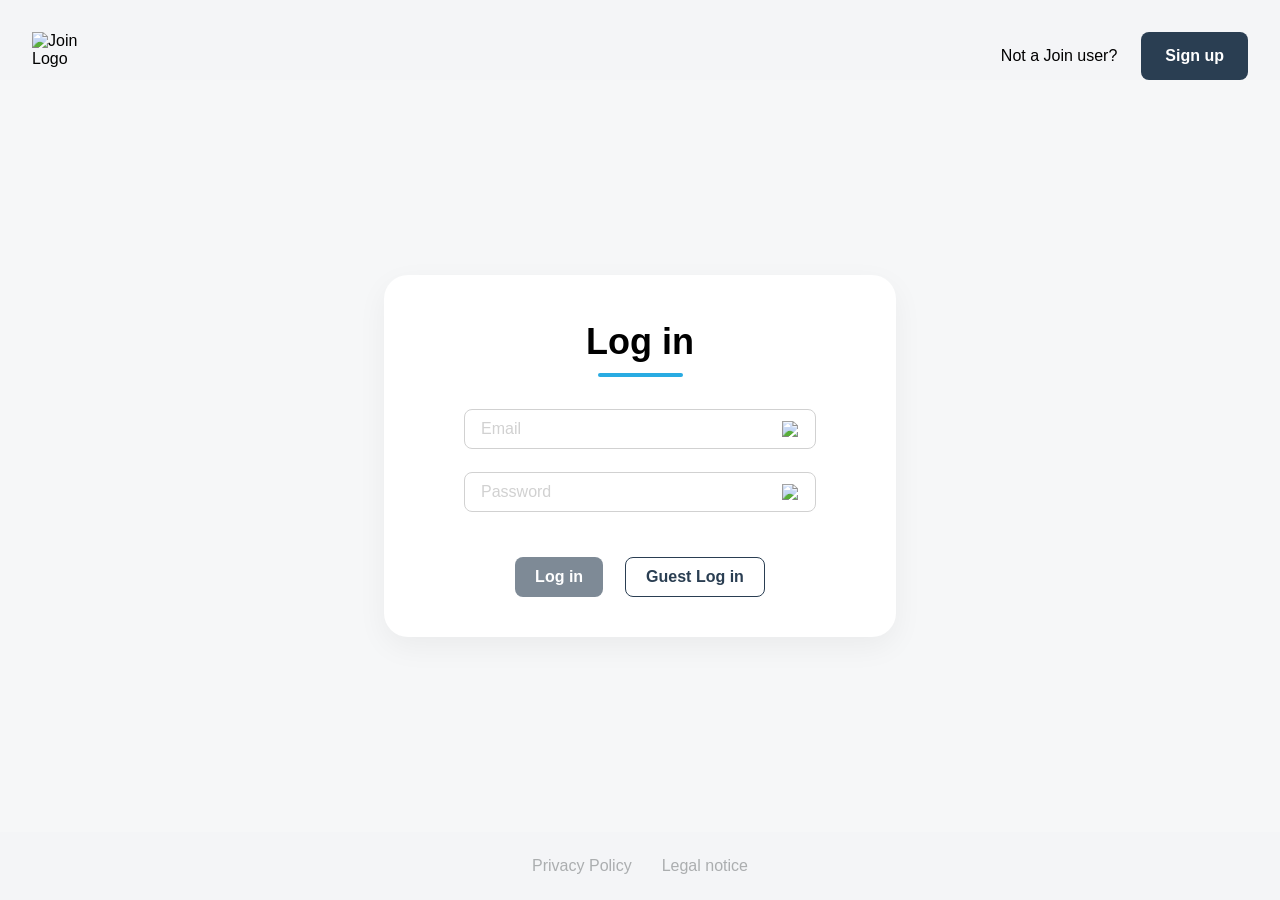
==== index.html @ 5b5eb724 "Merge remote-tracking branch 'newrepo/main'" ====
<!DOCTYPE html>
<html lang="en">

<head>
    <meta charset="UTF-8">
    <meta name="viewport" content="width=device-width, initial-scale=1.0">
    <title>Login Page</title>
    <link rel="icon" type="image/x-icon" href="./assets/icons/flavicon.png" />
    <link rel="stylesheet" href="./styles/add-task.css">
    <link rel="stylesheet" href="./styles/login.css">
    <link rel="stylesheet" href="./styles/signup.css">
    <link rel="stylesheet" href="./styles/reset.css">
    <link rel="stylesheet" href="./style.css">
    <script src="./scripts/api.js"></script>
    <script src="./scripts/add-task.js"></script>
    <script src="./scripts/signup.js"></script>
    <script src="./scripts/login.js"></script>
    <script src="./script.js"></script>
</head>

<body>
    <div class="start-overlay"></div>

    <header class="header">
        <div class="logo">
            <!-- <img src="./assets/icons/join-logo.svg" alt="join-logo" class="join-logo"> -->
            <img src="assets/icons/join-logo.svg" class="logo-animated" alt="Join Logo">
        </div>
        <div class="signup signup-header">
            <span>Not a Join user?</span>
            <a href="./html-templates/signup.html" class="signup-btn">Sign up</a>
        </div>
    </header>

    <main class="main">
        <div class="login-container">
            <h1 class="login-title">Log in</h1>
            <div class="underline"></div>
            <form class="login-form" onsubmit="preventFromSubmit(event)">
                <div class="input-container password-margin">
                    <input type="email" class="login-input" placeholder="Email" name="email" data-field="email"
                        oninput="activateLogin()">
                    <img src="./assets/icons/mail.svg" alt="envelope-icon" class="signup-icon">
                </div>
                <div class="error-message" id="email-error"></div>
                <div class="success-message" id="email-success"></div>
                <div class="input-container">
                    <input type="password" class="password-field login-input" name="password" placeholder="Password"
                        data-field="password" oninput="toggleLockIcon(event, 'firstLock', 'firstEye'); activateLogin()">
                    <img src="./assets/icons/lock.svg" alt="lock-icon" class="signup-icon" id="firstLock">
                    <img src="./assets/icons/eye-icon.svg" alt="lock-icon" class="signup-icon" style="display: none;"
                        id="firstEye" onclick="toggleInputType(event, 'password')">
                </div>
                <p class="error-signup" data-field="errorPassword"></p>
                <div class="button-group">
                    <button type="submit" class="btn primary" id="login-btn" onclick="handleLogin()" disabled>Log
                        in</button>
                    <button type="button" class="btn secondary" onclick="startLogin('Guest', 'summary')">Guest Log in</button>
                </div>
            </form>
        </div>

        <div class="signup signup-footer">
            <span>Not a Join user?</span>
            <a href="./html-templates/signup.html" class="signup-btn">Sign up</a>
        </div>
    </main>

    <footer>
        <div class="Legal-texts">
            <span class="Privacy-text">Privacy Policy</span>
            <span class="Privacy-text">Legal notice</span>
        </div>
    </footer>
</body>

</html>
---- styles/add-task.css ----
:root {
  --orange: #ff7a00;
  --dark-violet: #9327ff;
  --violet-blue: #6e52ff;
  --purple: #fc71ff;
  --honey: #ffbb2b;
  --turquoise: #1fd7c1;
}

.blue-border {
  border: 1px solid #29abe2 !important;
}

button div {
  user-select: none;
  pointer-events: none;
}

.rotate-180deg {
  transform: rotate(180deg);
}

.placeholder-sidebar {
  width: 232px;
  height: 100vh;
  background-color: #2a3647;
}

.create-task-container {
  width: max-content;
  margin: 64px 0 32px 64px;
}

.header-task {
  margin-bottom: 32px;
  font-size: 3rem;
}

.tasks-form-container {
  height: auto;
  display: flex;
  flex-direction: row;
  gap: 32px;
  margin-bottom: 32px;
}

.addTask-Container {
  width: 364px;
  display: flex;
  flex-direction: column;
  gap: 16px;
}

.task-container {
  display: flex;
  flex-direction: column;
  width: auto;
}

.task-name {
  font-weight: 400;
  color: #2a3647;
  margin-bottom: 8px !important;
  font-size: 18px;
  margin-bottom: 8px;
}

.input-task {
  padding: 0 16px 0 16px;
  height: 40px;
  width: 100%;
  margin-bottom: 8px;
  border: 1px solid #d1d1d1;
  border-radius: 8px;
  background-color: white;
}

.input-task:focus {
  outline: transparent;
  border-color: #29abe2;
}

.input-task::placeholder {
  color: #d1d1d1;
}

.blue-outline {
  border: 1px solid #4589ff;
}

.light-red-outline {
  border: 1px solid #ff8190 !important;
}

.textarea-description {
  padding: 16px;
  height: 120px;
  width: 100%;
  border: 1px solid #d1d1d1;
  border-radius: 8px;
  background-color: white;
  resize: none;
}

.textarea-description:focus {
  border: 1px solid #29abe2;
  outline: #29abe2;
}

.date-field {
  cursor: pointer;
}

.red-font {
  color: #ff8190;
}

.error-message {
  height: 16px;
  color: #ff8190;
  font-size: 16px;
}

.input-container {
  height: 40px;
  width: 100%;
  padding: 0 16px 0 16px;
  display: flex;
  border: 1px solid #d1d1d1;
  border-radius: 8px;
  background-color: white;
  display: flex;
  align-items: center;
  justify-content: space-between;
  cursor: pointer;
}

.input-container:hover {
  border: 1px solid #9c9c9c;
}

.input-container input {
  flex-grow: 1;
  border: none;
  min-width: 0;
}

.input-container input:focus {
  outline: none;
}

.input-container input::placeholder {
  color: #d1d1d1;
}

.priority-btn-container {
  display: flex;
  gap: 14px;
}

.priority-btn-container button {
  font-size: 16px;
}

.btn-priority {
  height: 48px;
  width: auto;
  background-color: white;
  display: flex;
  flex-direction: row;
  justify-content: center;
  align-items: center;
  flex-grow: 1;
  gap: 6px;
  box-shadow: 0px 0px 6px rgb(0, 0, 0, 0.1);
  border: none;
  border-radius: 8px;
  cursor: pointer;
  transition: box-shadow 0.2s ease;
}

.btn-priority:hover {
  box-shadow: 0px 6px 4px rgb(0, 0, 0, 0.2);
}

.urgent-priority-icon {
  height: 20px;
  width: 20px;
  background-image: url(../assets/icons/prio_urgent_icon.svg);
  background-size: contain;
  background-repeat: no-repeat;
  background-position: center;
}

.medium-priority-icon {
  height: 20px;
  width: 20px;
  background-image: url(../assets/icons/medium_orange_icon.svg);
  background-size: contain;
  background-repeat: no-repeat;
  background-position: center;
}

.low-priority-icon {
  height: 20px;
  width: 20px;
  background-image: url(../assets/icons/low_green_icon.svg);
  background-size: contain;
  background-repeat: no-repeat;
  background-position: center;
}

.active-urgent-btn {
  background-color: #ff3d00 !important;
  box-shadow: 0px 0px 6px rgb(0, 0, 0, 0) !important;
  color: white !important;
}

.active-medium-btn {
  background-color: #ffa800 !important;
  box-shadow: 0px 0px 6px rgb(0, 0, 0, 0) !important;
  color: white !important;
}

.active-low-btn {
  background-color: #7ae229 !important;
  box-shadow: 0px 0px 6px rgb(0, 0, 0, 0) !important;
  color: white !important;
}

.active-urgent-icon {
  background-image: url(../assets/icons/prio_arrows_white_icon.svg);
}

.active-medium-icon {
  background-image: url(../assets/icons/medium_white_icon.svg);
}

.active-low-icon {
  background-image: url(../assets/icons/prio_arrows_white_icon.svg);
  transform: rotate(180deg);
}

.icon-priority {
  height: 16px;
  width: 16px;
}

.btn-dropdown {
  padding: 4px;
  display: flex;
  align-items: center;
  justify-content: center;
  border: none;
  box-sizing: content-box;
  height: 16px;
  width: 16px;
  border-radius: 16px;
  cursor: pointer;
  background-color: rgb(0, 0, 0, 0);
}

.btn-dropdown:hover {
  background-color: rgb(0, 0, 0, 0.1);
}

.divider-vertical {
  height: auto;
  width: 2px;
  border-radius: 1px;
  background-color: #d1d1d1;
}

.task-controls {
  width: 100%;
  display: flex;
  justify-content: space-between;
}

.task-control-btns {
  display: flex;
  gap: 16px;
}

.btn-clear {
  display: flex;
  flex-direction: row;
  align-items: center;
  gap: 4px;
  box-sizing: content-box;
  padding: 8px;
  border: 1px solid #2a3647;
  border-radius: 8px;
  cursor: pointer;
}

.btn-clear:hover {
  color: #4589ff;
  border: 1px solid #4589ff;
}

.btn-clear:hover .clear-icon {
  background-image: url(../assets/icons/cancel_light_blue.svg);
}

.clear-icon {
  height: 16px;
  width: 16px;
  background-image: url(../assets/icons/cancel.svg);
  background-position: center;
  background-repeat: no-repeat;
}

.saveBtn-Container {
  display: flex;
  flex-direction: row-reverse;
}

.btn-create {
  display: flex;
  flex-direction: row;
  align-items: center;
  gap: 8px;
  box-sizing: content-box;
  padding: 8px;
  color: white;
  background-color: #2a3647;
  border: none;
  border-radius: 8px;
  font-weight: 800px;
  cursor: pointer;
}

.btn-create:hover {
  background-color: #4589ff;
}

.btn-create img {
  height: 16px;
  width: 16px;
}

.dropdown {
  position: relative;
  display: inline-block;
}

.zindex-12 {
  z-index: 12;
}

.dropdown-overlay {
  position: fixed;
  top: 0;
  right: 0;
  bottom: 0;
  left: 0;
  width: 100vw;
  height: 100vh;
  z-index: 11;
}

.assigned-dropdown {
  z-index: 2;
  display: flex;
  flex-direction: column;
  gap: 3px;
  position: absolute;
  max-height: 200px;
  width: 100%;
  background-color: white;
  overflow-y: auto;
  box-shadow: 0px 8px 10px rgb(209, 209, 209, 0.65);
  border-radius: 4px 4px 8px 8px;
}

.scrollbar-styling::-webkit-scrollbar-thumb {
  background-color: #d1d1d1;
  border: 4px solid transparent;
  border-radius: 8px;
  background-clip: padding-box;
}

.scrollbar-styling::-webkit-scrollbar {
  width: 16px;
}

.assigned-icons-container {
  cursor: pointer;
  margin-top: 8px;
  display: flex;
  gap: 8px;
}

.category-dropdown {
  z-index: 1;
  position: absolute;
  height: auto;
  width: 100%;
  background-color: white;
  box-shadow: 0px 8px 10px rgb(209, 209, 209, 0.65);
  border-radius: 4px 4px 8px 8px;
}

.single-user-container {
  display: flex;
  align-items: center;
  gap: 16px;
  padding: 8px 16px 8px 16px;
  border-radius: 8px;
  cursor: pointer;
}

.single-user-container:hover {
  background-color: #f4f4f4;
}

.single-user-container_select {
  display: flex;
  align-items: center;
  gap: 16px;
  padding: 8px 16px 8px 16px;
  border-radius: 8px;
  cursor: pointer;
  background-color: #2a3647;
  color: white;
}

.single-user-container_select:hover {
  background-color: #091931;
}

.single-user-container_select .btn-check {
  background-image: url(../assets/icons/check_icon_white.svg);
  height: 16px;
  width: 16px;
}

.user-icon {
  height: 32px;
  width: 32px;
  border-radius: 50%;
  font-size: 10px;
  color: white;
  display: flex;
  justify-content: center;
  align-items: center;
}

.user-name {
  flex-grow: 1;
}

.btn-check {
  width: 18px;
  height: 18px;
  background-color: transparent;
  border: none;
  background-image: url(../assets/icons/check_icon_empty.svg);
  background-size: cover;
  background-repeat: no-repeat;
  cursor: pointer;
}

.bg-check {
  background-image: url(../assets/icons/check_icon.svg);
}

.sub-container {
  max-height: 96px;
  overflow-y: auto;
  width: 100%;
}

.sub-list {
  margin: 0;
  padding: 0;
  list-style: none;
  width: 100%;
}

.sub-item {
  width: 100%;
  display: flex;
  flex-direction: row;
  align-items: center;
  list-style-position: inside;
  border-radius: 8px;
  padding: 8px 16px;
  cursor: pointer;
  transition: background-color 0.2s ease;
}

.sub-item:hover {
  background-color: #d1d1d1;
  border: none;
}

.sub-item span {
  margin-right: 8px;
  user-select: none;
}

.sub-item input {
  border-color: transparent;
  color: #2a3647;
  min-width: 0;
  width: 100%;
  cursor: pointer;
}

.sub-item input:disabled {
  background-color: transparent;
}

.sub-btn-container {
  display: flex;
  gap: 4px;
}

.sub-btn-edit {
  height: 20px;
  width: 20px;
  background-image: url(../assets/icons/edit.svg);
  background-position: center;
  background-size: cover;
  background-repeat: no-repeat;
  border: none;
  background-color: transparent;
  cursor: pointer;
  transition: transform 0.2s ease;
}

.sub-btn-edit:hover {
  transform: scale(1.2);
}

.sub-btn-delete {
  height: 20px;
  width: 20px;
  background-image: url(../assets/icons/delete.svg);
  background-position: center;
  background-size: cover;
  background-repeat: no-repeat;
  border: none;
  background-color: transparent;
  cursor: pointer;
  transition: transform 0.2s ease;
  user-select: none;
}

.sub-btn-delete:hover {
  transform: scale(1.2);
}

.sub-item-editing {
  display: flex;
  flex-direction: row;
  padding: 8px 16px 8px 16px;
  background-color: white;
  font-size: 14px;
  border-bottom: 2px solid #29abe2;
}

.sub-item-editing input {
  flex-grow: 1;
  border: none;
  outline: transparent;
}

.sub-item-editing input:focus {
  border: none;
}

.sub-btn-conf {
  height: 20px;
  width: 20px;
  border-radius: 50%;
  background-image: url(../assets/icons/check_darkblue_icon.svg);
  background-position: center;
  background-size: contain;
  background-repeat: no-repeat;
  border: none;
  cursor: pointer;
  transition: transform 0.2s ease;
}

.sub-btn-conf:hover {
  transform: scale(1.2);
  background-color: #d1d1d1;
}

.sub-btn-editing-delete {
  height: 20px;
  width: 20px;
  border-radius: 50%;
  background-image: url(../assets/icons/delete.svg);
  background-position: center;
  background-size: cover;
  background-repeat: no-repeat;
  border: none;
  cursor: pointer;
  transition: transform 0.2s ease;
}

.sub-btn-editing-delete:hover {
  transform: scale(1.2);
  background-color: #d1d1d1;
}

@media (max-width: 1115px) {
  .create-task-container {
    margin: 64px 0 0 48px;
  }

  .tasks-form-container {
    gap: 24px;
  }

  .addTask-Container {
    width: 300px;
  }
}

@media (max-width: 992px) {
  .right-content-wrapper {
    flex-grow: 1;
  }

  .tasks-form-container {
    gap: 16px;
  }

  .create-task-container {
    width: 100%;
    margin: 64px 0 0 0;
    display: flex;
    align-items: center;
    justify-content: center;
    flex-direction: column;
  }

  .task-controls {
    justify-content: center;
    align-items: center;
    gap: 64px;
  }

  .btn-priority {
    font-size: 16px;
  }

  .urgent-priority-icon {
    height: 16px;
    width: 16px;
  }
}

@media (max-width: 680px) {
  .create-task-container {
    flex-grow: 1;
    justify-content: start;
    margin-bottom: 64px;
  }

  .tasks-form-container {
    flex-direction: column;
    width: 100%;
  }

  .addTask-Container {
    width: 100%;
    padding: 0 64px 0 64px;
  }

  .divider-vertical {
    display: none;
  }

  .assigned-dropdown {
    width: 100%;
  }
}

@media (max-width: 590px) {
  .task-controls {
    flex-direction: column-reverse;
    gap: 32px;
  }

  .addTask-Container {
    padding: 0 32px;
  }
}

@media (max-width: 480px) {
  .header-task {
    font-size: 2.5rem;
  }

  .tasks-form-container {
    padding: 0 16px !important;
  }

  .addTask-Container {
    gap: 16px;
  }

  .task-name {
    font-size: 14px;
  }

  .priority-btn-container button {
    font-size: 14px;
  }

  .btn-priority {
    height: 40px;
  }

  .urgent-priority-icon {
    height: 14px;
    width: 14px;
  }

  .medium-priority-icon {
    height: 14px;
    width: 14px;
  }

  .low-priority-icon {
    height: 14px;
    width: 14px;
  }

  .tasks-form-container {
    padding: 0 32px 0 32px;
  }

  .addTask-Container {
    padding: 0px;
  }

  .input-container {
    font-size: 14px;
  }

  .single-user-container {
    font-size: 14px;
  }

  /* input::placeholder {
    font-size: 14px;
  } */

  .sub-item input {
    font-size: 14px;
  }

  .error-message {
    font-size: 14px;
    height: 14px;
  }

  .input-task {
    font-size: 14px;
  }

  .task-controls {
    font-size: 14px;
    flex-direction: column;
    align-items: flex-start;
  }

  .task-controls p {
    width: 100%;
    display: flex;
    padding-left: 16px;
  }

  .task-control-btns {
    width: 100%;
    display: flex;
    justify-content: center;
  }
}
---- styles/login.css ----
.join-logo {
  width: 100px;
  height: auto;
}
.signup {
  display: flex;
  align-items: center;
  gap: 24px;
}

.signup-footer {
  display: none;
  font-size: 20px;
}

/* Main design */

.login-container {
  display: flex;
  flex-direction: column;
  justify-content: center;
  max-width: 512px;
  width: 100%;
  /* margin: 0 auto; */
  text-align: center;
  background-color: white;
  border-radius: 24px;
  box-shadow: 0 10px 30px rgba(0, 0, 0, 0.05);
  padding: 40px 80px;
}

.login-title {
  font-size: 36px;
  font-weight: bold;
  margin-bottom: 8px;
}
.error-message {
  color: #e74c3c;
  font-size: 14px;
  margin-top: 5px;
  text-align: left;
  padding-left: 45px;
  display: none;
}

.success-message {
  color: #27ae60;
  font-size: 14px;
  margin-top: 5px;
  text-align: left;
  padding-left: 40px;
  display: none;
}

.button-group {
  display: flex;
  justify-content: center;
  gap: 22px;
  margin-top: 30px;
}

.btn:disabled {
  opacity: 0.6;
  cursor: not-allowed;
}

.secondary {
  background-color: white;
  color: #2a3e52;
  border: 1px solid #2a3e52;
}

.secondary:hover {
  color: #28abe2;
  border: 1px solid #28abe2;
}

/* Logo animation */

.start-overlay {
  position: fixed;
  position: fixed;
  top: 0;
  right: 0;
  bottom: 0;
  left: 0;
  width: 100vw;
  height: 100vh;
  z-index: 10;
  display: flex;
  justify-content: center;
  align-items: center;
  background: white;
  z-index: 10;
  /* animation: overlay-fade 1.2s ease-in-out forwards; */
  animation-name: overlay-fade;
  animation-duration: 1.2s;
  animation-timing-function: ease-in-out;
  animation-fill-mode: forwards;
}

.logo-animated {
  position: absolute;
  left: 50%;
  top: 50%;
  transform: translate(-50%, -50%);
  width: 120px;
  height: auto;
  z-index: 11;
  /* animation: logo-animation 1.2s ease-in-out forwards; */
  animation-name: logo-animation;
  animation-duration: 1.2s;
  animation-timing-function: ease-in-out;
  animation-fill-mode: forwards;
}

@keyframes logo-animation {
  0% {
    left: 50%;
    top: 50%;
    transform: translate(-50%, -50%) scale(1);
    width: 120px;
  }
  100% {
    left: 0px;
    top: 0px;
    transform: none;
    width: 60px;
    margin-top: 32px;
    margin-left: 32px;
  }
}

@keyframes overlay-fade {
  to {
    opacity: 0;
    visibility: hidden;
  }
}

/* -------------------------------------------
Media queries
---------------------------------------------- */

@media (max-width: 500px) {
  .signup-header {
    display: none;
  }

  .login-container {
    padding: 30px 40px;
  }

  .signup-footer {
    display: flex;
    align-items: center;
    margin-top: 64px;
  }

  .button-group {
    display: inline-flex;
    flex-direction: column;
    justify-content: center;
    max-width: 180px;
    gap: 16px;
    margin-top: 22px;
  }

  .login-input {
    width: 100%;
  }
}

@media (max-width: 410px) {
  .login-container {
    padding: 30px 16px;
  }
}
---- styles/signup.css ----
body {
  background-color: #f4f5f7;
  flex-direction: column;
}

.error-signup {
  height: 12px;
  color: #e74c3c;
  font-size: 11px;
  margin-top: 3px;
  margin-bottom: 8px;
  text-align: left;
  padding-left: 16px;
}

.password-margin {
  margin-bottom: 23px;
}

.header {
  display: flex;
  justify-content: space-between;
  align-items: flex-start;
  padding: 32px 32px 0 32px;
}

.join-logo-signup {
  width: 60px;
  height: auto;
}

.titel-container {
  position: relative;
  display: flex;
  align-items: center;
  justify-content: center;
}

.arrow-icon {
  position: absolute;
  left: 10px;
  width: 30px;
  height: 30px;
  cursor: pointer;
}

.main {
  flex: 1;
  display: flex;
  flex-direction: column;
  justify-content: center;
  align-items: center;
  padding-left: 16px;
  padding-right: 16px;
}

.signup-container {
  display: flex;
  flex-direction: column;
  background-color: white;
  padding: 40px;
  border-radius: 24px;
  box-shadow: 0 10px 30px rgba(0, 0, 0, 0.05);
  max-width: 400px;
  width: 100%;
  text-align: center;
  margin-bottom: 84px;
}

.login-title {
  margin: 6px;
  align-items: center;
  font-size: 36px;
  font-weight: bold;
}

.underline {
  width: 85px;
  height: 4px;
  background-color: #29abe2;
  margin: 4px auto 32px;
  border-radius: 2px;
}

.input-group input {
  padding: 8px 30px 8px 14px;
  border: 1px solid #ccc;
  border-radius: 10px;
  font-size: 16px;
  background-color: #f9f9f9;
  outline: none;
}

.input-group i {
  position: absolute;
  right: 12px;
  top: 50%;
  transform: translateY(-50%);
  color: #aaa;
}

.signup-icon {
  width: 17px;
  height: 17px;
}

.checkbox-container {
  color: #a8a8a8;
  padding: 18px 10px 30px;
}

.primary {
  background-color: #2a3e52;
  color: white;
  border: none;
  cursor: pointer;
}

#vehicle1 {
  cursor: pointer;
}

.primary:hover:not(:disabled) {
  background-color: #28abe2;
  cursor: pointer;
}

.privacy-text {
  display: inline-block;
  color: #28abe2;
}

.privacy-text:hover {
  text-decoration: underline;
  cursor: pointer;
}

.btn {
  padding: 10px 20px;
  font-size: 16px;
  border-radius: 8px;
  cursor: pointer;
  font-weight: bold;
}

.signup-btn {
  background-color: #2a3e52;
  color: white;
  border: none;
  border-radius: 8px;
  padding: 15px 24px;
  font-weight: bold;
  cursor: pointer;
  text-decoration: none;
}

.signup-btn:hover {
  background-color: #28abe2;
}

.signup-success {
  text-align: center;
  width: auto;
  padding: 32px;
  background-color: #2a3647;
  color: white;
}

/* footer */

.Legal-texts {
  padding: 25px;
  display: flex;
  justify-content: center;
  align-items: center;
  gap: 30px;
  color: #7073758d;
}

.Legal-texts :hover {
  color: #28abe2;
  font-weight: 600;
}

.link {
  direction: none;
}

/* -------------------------------------------
Media queries
---------------------------------------------- */

@media (max-width: 500px) {
  .signup-container {
    padding: 24px 16px;
  }

  .signup-input {
    width: 100%;
  }
}
---- style.css ----
.d-none {
  display: none !important;
}

main {
  background-color: #f6f7f8;
}

.page-header {
  display: flex;
  justify-content: space-between;
}

.blue-arrow {
  height: 24px;
  width: 24px;
  background-image: url(/assets/icons/arrow_blue.svg);
  background-size: cover;
  background-repeat: no-repeat;
}

.privacy-container {
  flex-grow: 1;
  display: flex;
  flex-direction: column;
  height: 100vh;
}

.btn-div {
    display: flex;
    justify-content: space-between;
    align-items: baseline;
}

.back-button {
    background: none;
    border: none;
    color: #4A90E2;
    font-size: 24px;
    cursor: pointer;
    padding: 10px;
}

.back-button:hover {
    background-color: #e3f2fd;
    border-radius: 50%;
}


.privacy-section {
  max-width: 1440px;
}

.privacy-section h2 {
  margin-bottom: 8px;
}

.spacer-bottom {
  margin-bottom: 32px;
}

.privacy-section li {
  list-style: inside;
}
.support-container {
  margin: 64px 64px 32px 64px;
}

.privacy-subline {
  margin-bottom: 8px;
}

.main-flexbox {
  display: flex;
  flex-direction: row;
}

.info-section {
  display: flex;
  flex-direction: row;
  margin-bottom: 16px;
}

.info-number {
  width: 48px;
  flex-shrink: 0;
  margin: 0 !important;
}

.help-subline {
  margin-bottom: 16px;
}

.help-headline {
  margin-bottom: 4px;
}

#right-content-wrapper {
  height: 100vh;
  overflow-y: auto;
  overflow-x: hidden;
}

.join-link {
  color: #29abe2;
}

@media (max-width: 590px) {
    .support-container {
        padding: 0px;
        margin: 64px 32px;
    }
}

@media (max-width: 480px) {
    .support-container {
        padding: 0px;
        margin: 64px 16px 32px 16px;
    }
}
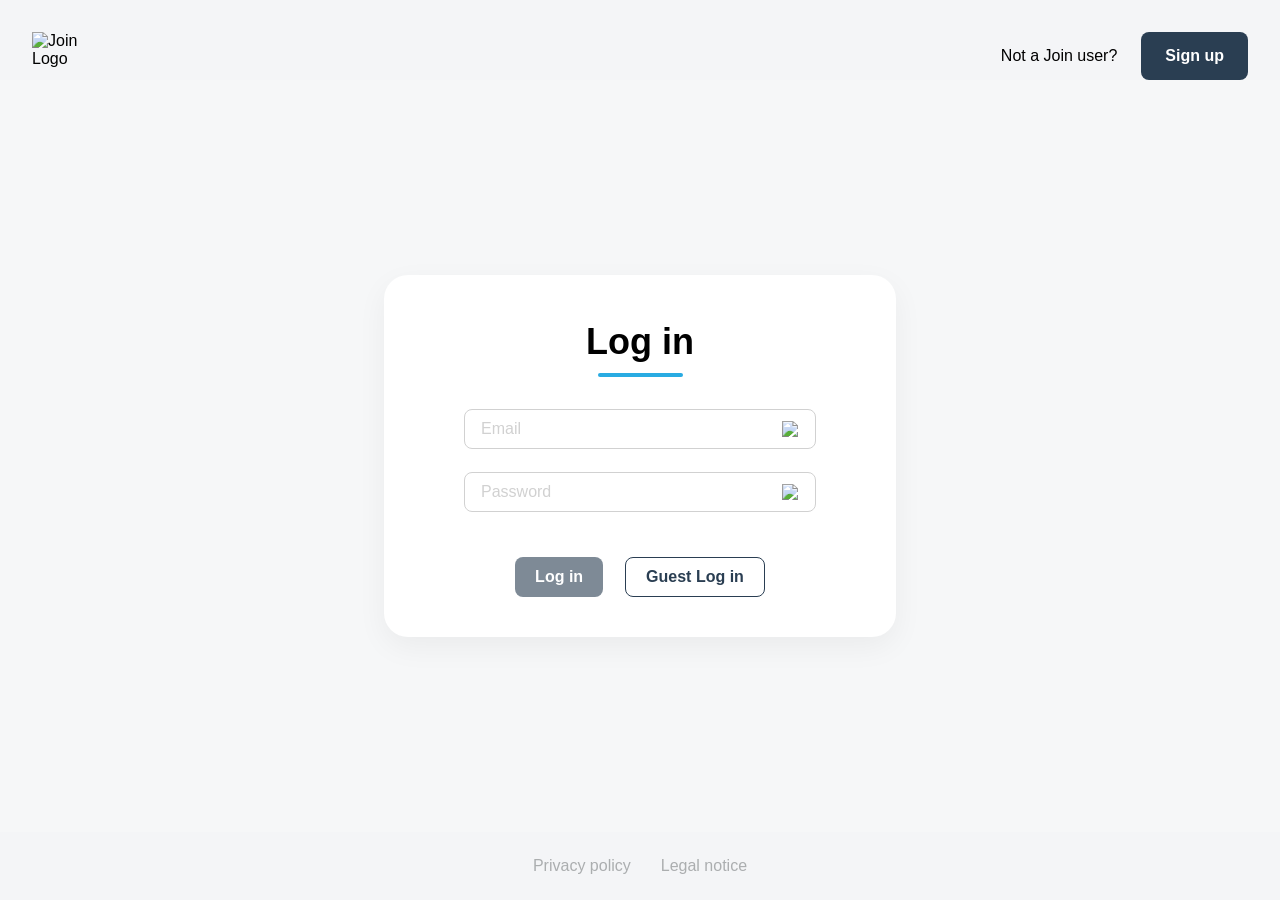
==== commit 31e92a5f: "added separate privacy and legal html (logged out state) and adjusted the corresponding functions" ====
--- a/index.html
+++ b/index.html
@@ -55,7 +55,8 @@
                 <div class="button-group">
                     <button type="submit" class="btn primary" id="login-btn" onclick="handleLogin()" disabled>Log
                         in</button>
-                    <button type="button" class="btn secondary" onclick="startLogin('Guest', 'summary')">Guest Log in</button>
+                    <button type="button" class="btn secondary" onclick="startLogin('Guest', 'summary')">Guest Log
+                        in</button>
                 </div>
             </form>
         </div>
@@ -68,8 +69,8 @@
 
     <footer>
         <div class="Legal-texts">
-            <span class="Privacy-text">Privacy Policy</span>
-            <span class="Privacy-text">Legal notice</span>
+            <btn class="Privacy-text" onclick="openPrivacy()">Privacy policy</btn>
+            <btn class="Privacy-text" onclick="openLegal()">Legal notice</btn>
         </div>
     </footer>
 </body>
--- a/styles/add-task.css
+++ b/styles/add-task.css
@@ -7,6 +7,57 @@
   --turquoise: #1fd7c1;
 }
 
+.success-message {
+  inset: 0;
+  background: rgba(0, 0, 0, 0.7);
+  position: fixed;
+  z-index: 10;
+  display: flex;
+  align-items: center;
+  justify-content: center;
+  opacity: 0;
+  pointer-events: none;
+}
+
+.success-message.is-open {
+  pointer-events: auto;
+  animation: fadeIn 0.25s ease forwards;
+}
+
+.message-task {
+  opacity: 0;
+  transform: translateX(100vw);
+  background-color: #2a3647;
+  padding: 24px;
+  border-radius: 16px;
+  color: white;
+  font-size: 24px;
+}
+
+.success-message.is-open .message-task {
+  animation: slideIn 0.25s ease-out 0.15s forwards;
+}
+
+@keyframes fadeIn {
+  to {
+    opacity: 1;
+  }
+}
+
+@keyframes slideIn {
+  to {
+    opacity: 1;
+    transform: translateX(0);
+  }
+}
+
+.no-select {
+  user-select: none;
+  -webkit-user-select: none;
+  -moz-user-select: none;
+  -ms-user-select: none;
+}
+
 .blue-border {
   border: 1px solid #29abe2 !important;
 }
@@ -132,6 +183,10 @@
   display: flex;
   align-items: center;
   justify-content: space-between;
+  /* cursor: pointer; */
+}
+
+.input-assaign {
   cursor: pointer;
 }
 
@@ -390,6 +445,7 @@
   margin-top: 8px;
   display: flex;
   gap: 8px;
+  height: 32px;
 }
 
 .category-dropdown {
@@ -467,9 +523,9 @@
 }
 
 .sub-container {
-  max-height: 96px;
+  height: 96px;
+  width: 100%;
   overflow-y: auto;
-  width: 100%;
 }
 
 .sub-list {
--- a/styles/login.css
+++ b/styles/login.css
@@ -10,7 +10,6 @@
 
 .signup-footer {
   display: none;
-  font-size: 20px;
 }
 
 /* Main design */
@@ -21,7 +20,6 @@
   justify-content: center;
   max-width: 512px;
   width: 100%;
-  /* margin: 0 auto; */
   text-align: center;
   background-color: white;
   border-radius: 24px;
--- a/styles/signup.css
+++ b/styles/signup.css
@@ -177,13 +177,15 @@
   color: #7073758d;
 }
 
-.Legal-texts :hover {
+.Legal-texts btn {
+  color: inherit;
+  text-decoration: none;
+}
+
+.Legal-texts btn:hover {
   color: #28abe2;
   font-weight: 600;
-}
-
-.link {
-  direction: none;
+  cursor: pointer;
 }
 
 /* -------------------------------------------
--- a/style.css
+++ b/style.css
@@ -25,27 +25,6 @@
   flex-direction: column;
   height: 100vh;
 }
-
-.btn-div {
-    display: flex;
-    justify-content: space-between;
-    align-items: baseline;
-}
-
-.back-button {
-    background: none;
-    border: none;
-    color: #4A90E2;
-    font-size: 24px;
-    cursor: pointer;
-    padding: 10px;
-}
-
-.back-button:hover {
-    background-color: #e3f2fd;
-    border-radius: 50%;
-}
-
 
 .privacy-section {
   max-width: 1440px;
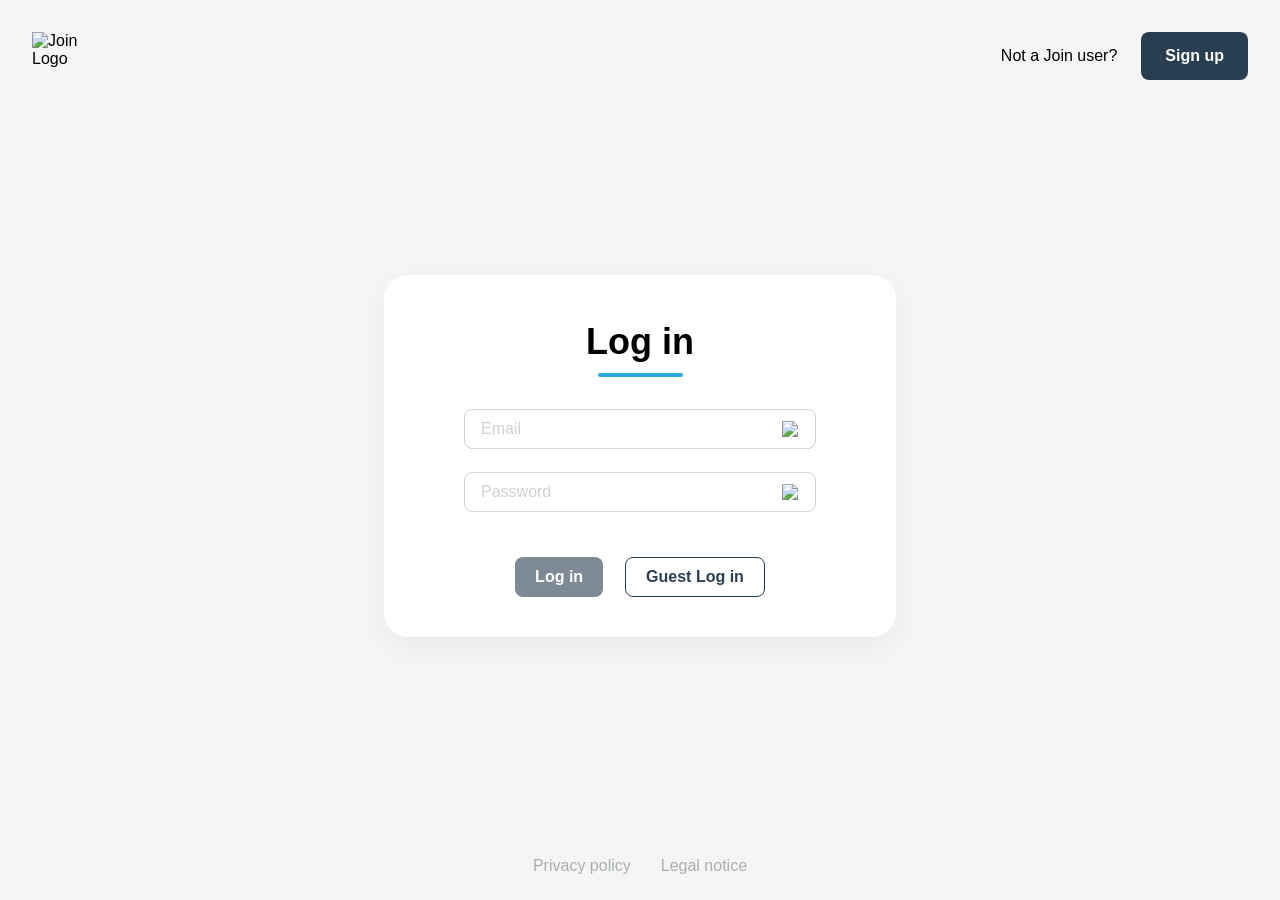
==== commit 225e09d9: "added max-width to login and signup; made max amount of displayed persons for task in board; some cs" ====
--- a/index.html
+++ b/index.html
@@ -21,58 +21,63 @@
 <body>
     <div class="start-overlay"></div>
 
-    <header class="header">
-        <div class="logo">
-            <!-- <img src="./assets/icons/join-logo.svg" alt="join-logo" class="join-logo"> -->
-            <img src="assets/icons/join-logo.svg" class="logo-animated" alt="Join Logo">
-        </div>
-        <div class="signup signup-header">
-            <span>Not a Join user?</span>
-            <a href="./html-templates/signup.html" class="signup-btn">Sign up</a>
-        </div>
-    </header>
+    <div class="max-width-wrapper">
+        <header class="header">
+            <div class="logo">
+                <!-- <img src="./assets/icons/join-logo.svg" alt="join-logo" class="join-logo"> -->
+                <img src="assets/icons/join-logo.svg" class="logo-animated" alt="Join Logo">
+            </div>
+            <div class="signup signup-header">
+                <span>Not a Join user?</span>
+                <a href="./html-templates/signup.html" class="signup-btn">Sign up</a>
+            </div>
+        </header>
 
-    <main class="main">
-        <div class="login-container">
-            <h1 class="login-title">Log in</h1>
-            <div class="underline"></div>
-            <form class="login-form" onsubmit="preventFromSubmit(event)">
-                <div class="input-container password-margin">
-                    <input type="email" class="login-input" placeholder="Email" name="email" data-field="email"
-                        oninput="activateLogin()">
-                    <img src="./assets/icons/mail.svg" alt="envelope-icon" class="signup-icon">
-                </div>
-                <div class="error-message" id="email-error"></div>
-                <div class="success-message" id="email-success"></div>
-                <div class="input-container">
-                    <input type="password" class="password-field login-input" name="password" placeholder="Password"
-                        data-field="password" oninput="toggleLockIcon(event, 'firstLock', 'firstEye'); activateLogin()">
-                    <img src="./assets/icons/lock.svg" alt="lock-icon" class="signup-icon" id="firstLock">
-                    <img src="./assets/icons/eye-icon.svg" alt="lock-icon" class="signup-icon" style="display: none;"
-                        id="firstEye" onclick="toggleInputType(event, 'password')">
-                </div>
-                <p class="error-signup" data-field="errorPassword"></p>
-                <div class="button-group">
-                    <button type="submit" class="btn primary" id="login-btn" onclick="handleLogin()" disabled>Log
-                        in</button>
-                    <button type="button" class="btn secondary" onclick="startLogin('Guest', 'summary')">Guest Log
-                        in</button>
-                </div>
-            </form>
-        </div>
+        <main class="main">
+            <div class="login-container">
+                <h1 class="login-title">Log in</h1>
+                <div class="underline"></div>
+                <form class="login-form" onsubmit="preventFromSubmit(event)">
+                    <div class="input-container password-margin">
+                        <input type="email" class="login-input" placeholder="Email" name="email" data-field="email"
+                            oninput="activateLogin()">
+                        <img src="./assets/icons/mail.svg" alt="envelope-icon" class="signup-icon">
+                    </div>
+                    <div class="error-message" id="email-error"></div>
+                    <div class="success-message" id="email-success"></div>
+                    <div class="input-container">
+                        <input type="password" class="password-field login-input" name="password" placeholder="Password"
+                            data-field="password"
+                            oninput="toggleLockIcon(event, 'firstLock', 'firstEye'); activateLogin()">
+                        <img src="./assets/icons/lock.svg" alt="lock-icon" class="signup-icon" id="firstLock">
+                        <img src="./assets/icons/eye-icon.svg" alt="lock-icon" class="signup-icon"
+                            style="display: none;" id="firstEye" onclick="toggleInputType(event, 'password')">
+                    </div>
+                    <p class="error-signup" data-field="errorPassword"></p>
+                    <div class="button-group">
+                        <button type="submit" class="btn primary" id="login-btn" onclick="handleLogin()" disabled>Log
+                            in</button>
+                        <button type="button" class="btn secondary" onclick="startLogin('Guest', 'summary')">Guest Log
+                            in</button>
+                    </div>
+                </form>
+            </div>
 
-        <div class="signup signup-footer">
-            <span>Not a Join user?</span>
-            <a href="./html-templates/signup.html" class="signup-btn">Sign up</a>
-        </div>
-    </main>
+            <div class="signup signup-footer">
+                <span>Not a Join user?</span>
+                <a href="./html-templates/signup.html" class="signup-btn">Sign up</a>
+            </div>
+        </main>
 
-    <footer>
-        <div class="Legal-texts">
-            <btn class="Privacy-text" onclick="openPrivacy()">Privacy policy</btn>
-            <btn class="Privacy-text" onclick="openLegal()">Legal notice</btn>
-        </div>
-    </footer>
+        <footer>
+            <div class="Legal-texts">
+                <btn class="Privacy-text" onclick="openPrivacy()">Privacy policy</btn>
+                <btn class="Privacy-text" onclick="openLegal()">Legal notice</btn>
+            </div>
+        </footer>
+    </div>
+
+
 </body>
 
 </html>
--- a/styles/login.css
+++ b/styles/login.css
@@ -2,6 +2,7 @@
   width: 100px;
   height: auto;
 }
+
 .signup {
   display: flex;
   align-items: center;
--- a/styles/signup.css
+++ b/styles/signup.css
@@ -1,3 +1,13 @@
+.max-width-wrapper {
+  position: relative;
+  display: flex;
+  flex-direction: column;
+  width: 100%;
+  max-width: 1440px;
+  height: 100%;
+  margin: 0 auto;
+}
+
 body {
   background-color: #f4f5f7;
   flex-direction: column;
--- a/style.css
+++ b/style.css
@@ -2,9 +2,9 @@
   display: none !important;
 }
 
-main {
+/* main {
   background-color: #f6f7f8;
-}
+} */
 
 .page-header {
   display: flex;
@@ -85,15 +85,15 @@
 }
 
 @media (max-width: 590px) {
-    .support-container {
-        padding: 0px;
-        margin: 64px 32px;
-    }
+  .support-container {
+    padding: 0px;
+    margin: 64px 32px;
+  }
 }
 
 @media (max-width: 480px) {
-    .support-container {
-        padding: 0px;
-        margin: 64px 16px 32px 16px;
-    }
-}+  .support-container {
+    padding: 0px;
+    margin: 64px 16px 32px 16px;
+  }
+}
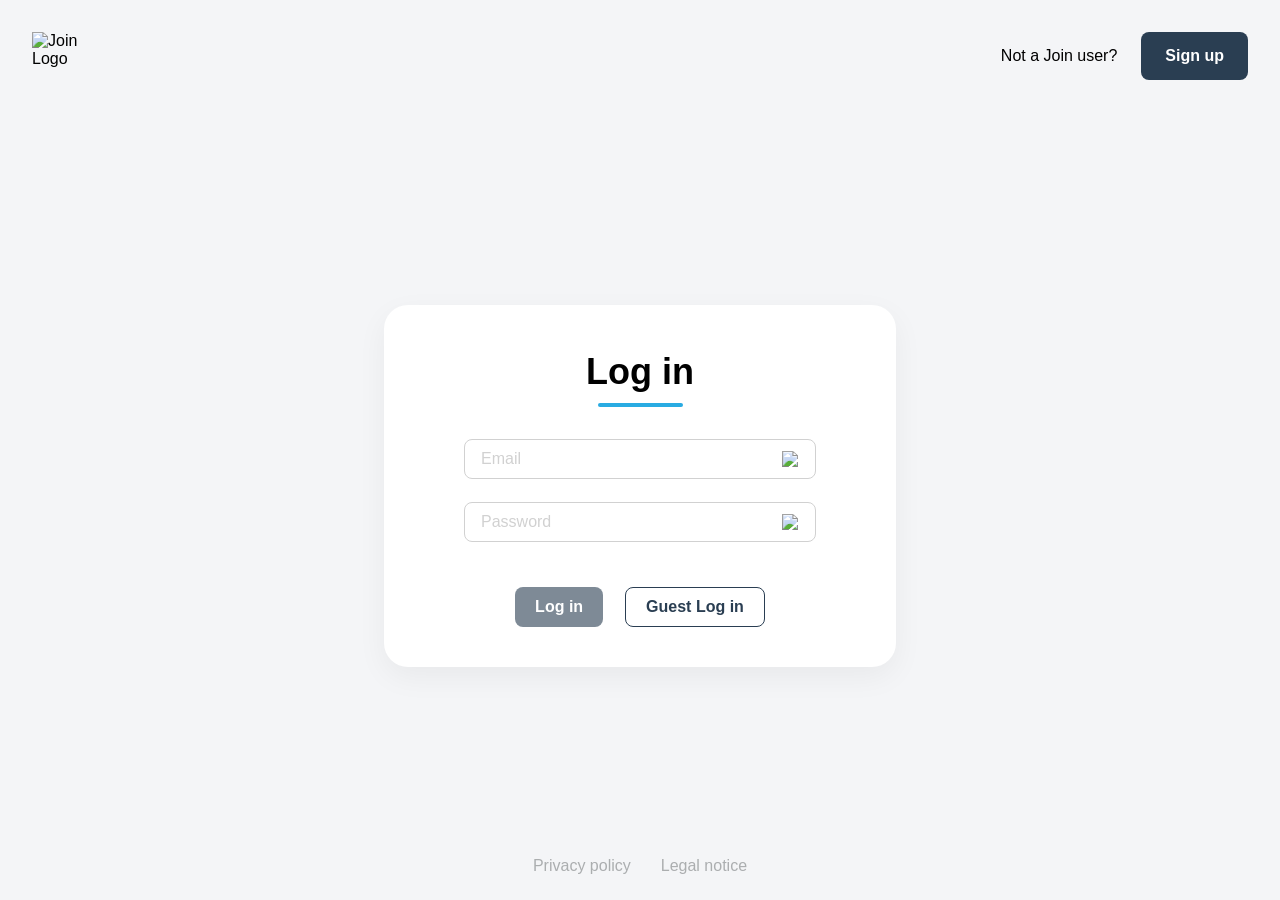
==== commit 2d62b369: "adjusted correct path to login htmls; adjusted responsive contacts overlay and functions; add task s" ====
--- a/index.html
+++ b/index.html
@@ -71,8 +71,8 @@
 
         <footer>
             <div class="Legal-texts">
-                <btn class="Privacy-text" onclick="openPrivacy()">Privacy policy</btn>
-                <btn class="Privacy-text" onclick="openLegal()">Legal notice</btn>
+                <btn class="Privacy-text" onclick="openPrivacy('')">Privacy policy</btn>
+                <btn class="Privacy-text" onclick="openLegal('')">Legal notice</btn>
             </div>
         </footer>
     </div>
--- a/styles/add-task.css
+++ b/styles/add-task.css
@@ -26,7 +26,7 @@
 
 .message-task {
   opacity: 0;
-  transform: translateX(100vw);
+  transform: translateY(100vw);
   background-color: #2a3647;
   padding: 24px;
   border-radius: 16px;
@@ -614,7 +614,7 @@
   flex-direction: row;
   padding: 8px 16px 8px 16px;
   background-color: white;
-  font-size: 14px;
+  /* font-size: 14px; */
   border-bottom: 2px solid #29abe2;
 }
 
@@ -756,18 +756,11 @@
 
   .tasks-form-container {
     padding: 0 16px !important;
+    margin-bottom: 12px;
   }
 
   .addTask-Container {
     gap: 16px;
-  }
-
-  .task-name {
-    font-size: 14px;
-  }
-
-  .priority-btn-container button {
-    font-size: 14px;
   }
 
   .btn-priority {
@@ -797,33 +790,11 @@
     padding: 0px;
   }
 
-  .input-container {
-    font-size: 14px;
-  }
-
-  .single-user-container {
-    font-size: 14px;
-  }
-
-  /* input::placeholder {
-    font-size: 14px;
-  } */
-
-  .sub-item input {
-    font-size: 14px;
-  }
-
   .error-message {
-    font-size: 14px;
     height: 14px;
   }
 
-  .input-task {
-    font-size: 14px;
-  }
-
   .task-controls {
-    font-size: 14px;
     flex-direction: column;
     align-items: flex-start;
   }
@@ -839,4 +810,8 @@
     display: flex;
     justify-content: center;
   }
-}
+
+  .sub-container {
+    height: 48px;
+  }
+}
--- a/styles/login.css
+++ b/styles/login.css
@@ -91,6 +91,7 @@
   align-items: center;
   background: white;
   z-index: 10;
+  /* abbreviated form */
   /* animation: overlay-fade 1.2s ease-in-out forwards; */
   animation-name: overlay-fade;
   animation-duration: 1.2s;
@@ -106,6 +107,7 @@
   width: 120px;
   height: auto;
   z-index: 11;
+  /* abbreviated form */
   /* animation: logo-animation 1.2s ease-in-out forwards; */
   animation-name: logo-animation;
   animation-duration: 1.2s;
@@ -147,6 +149,7 @@
   }
 
   .login-container {
+    margin-top: 80px;
     padding: 30px 40px;
   }
 
--- a/styles/signup.css
+++ b/styles/signup.css
@@ -62,6 +62,7 @@
   align-items: center;
   padding-left: 16px;
   padding-right: 16px;
+  margin-top: 60px;
 }
 
 .signup-container {
@@ -116,7 +117,11 @@
 
 .checkbox-container {
   color: #a8a8a8;
-  padding: 18px 10px 30px;
+  padding: 18px 10px 20px;
+}
+
+.error-signup-policy {
+  text-align: center;
 }
 
 .primary {
